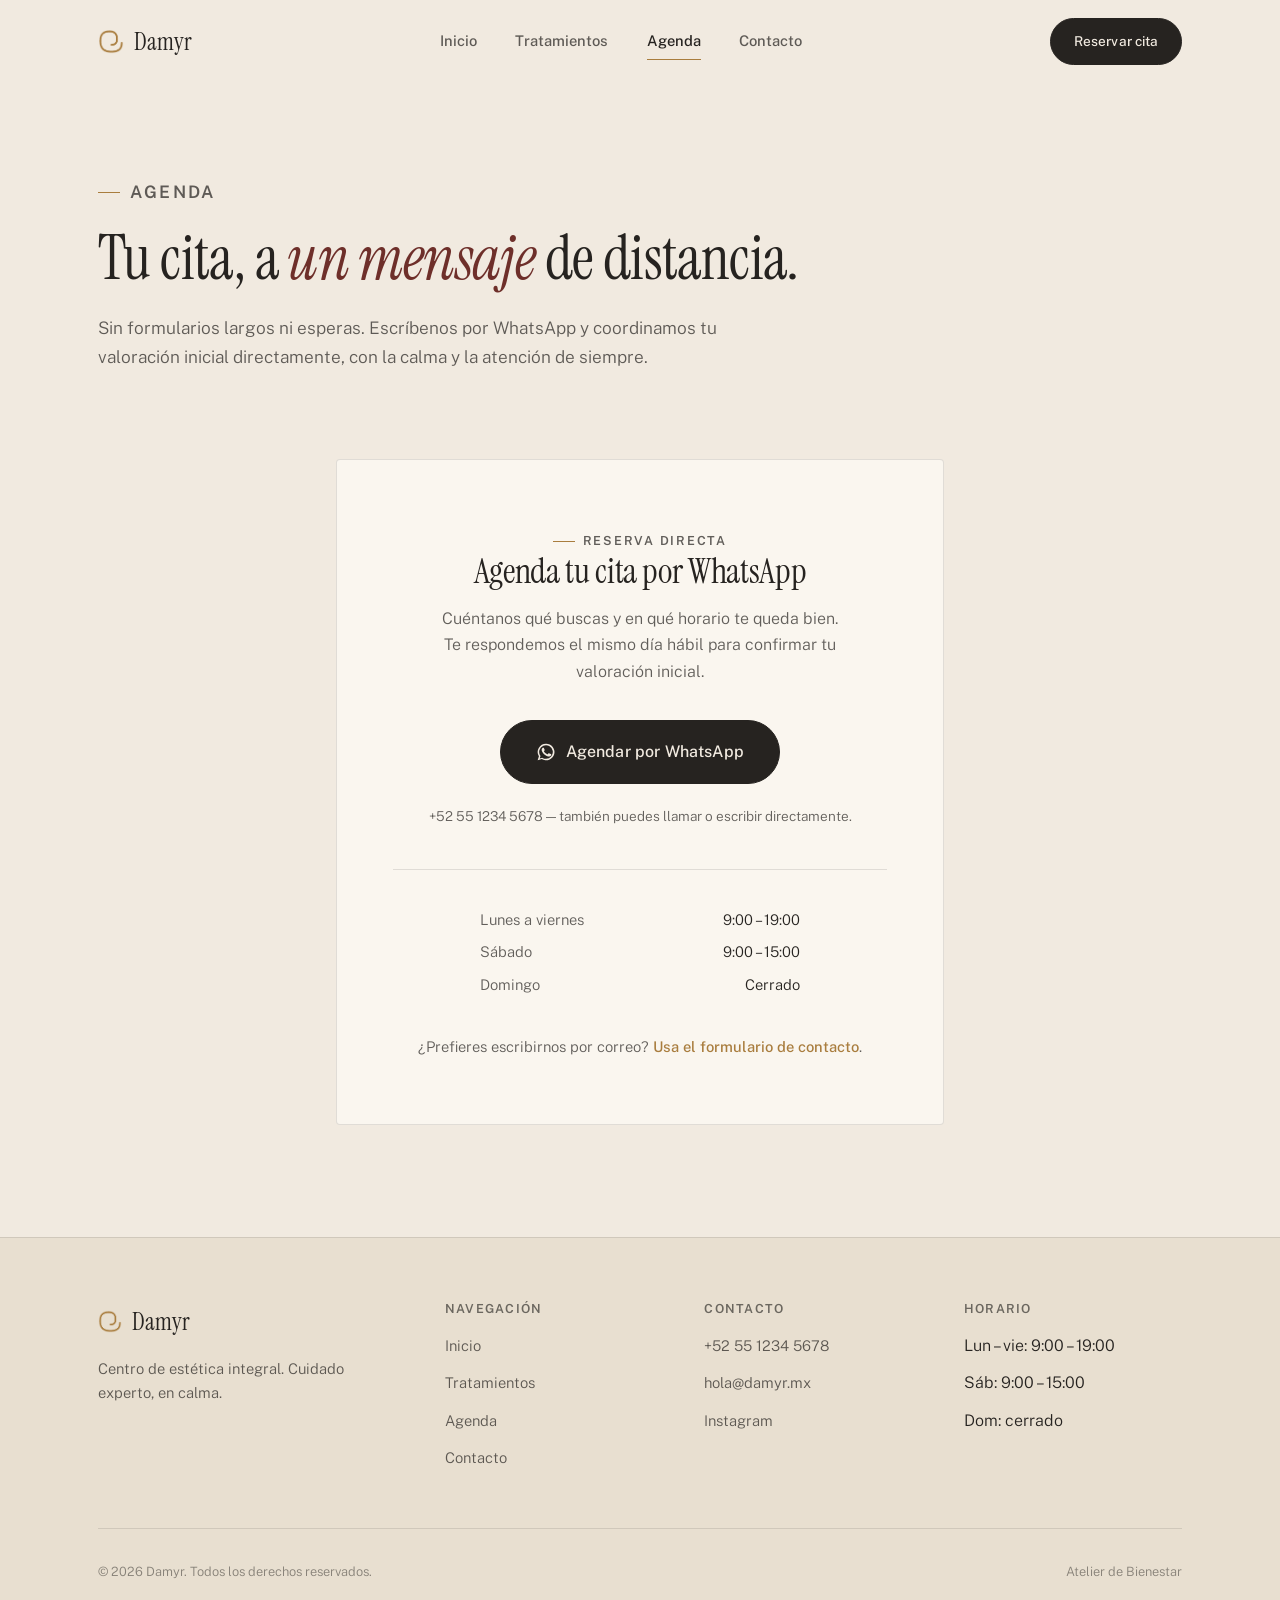
==== agenda.html @ c6edb4ab "Logo real, Agenda por WhatsApp y limpieza de marca - Reemplaza el isotipo dibujado a mano por el log" ====
<!DOCTYPE html>
<html lang="es">
<head>
<meta charset="UTF-8">
<meta name="viewport" content="width=device-width, initial-scale=1.0">
<title>Agenda — Damyr</title>
<meta name="description" content="Agenda tu cita en Damyr directamente por WhatsApp. Respuesta rápida, sin formularios.">
<link rel="icon" type="image/png" href="assets/img/favicon.png">

<link rel="preconnect" href="https://fonts.googleapis.com">
<link rel="preconnect" href="https://fonts.gstatic.com" crossorigin>
<link rel="stylesheet" href="https://fonts.googleapis.com/css2?family=Instrument+Serif:ital@0;1&family=Public+Sans:wght@300;400;500;600;700&display=swap">

<link rel="stylesheet" href="styles.css?v=20261001">
</head>
<body>
<a class="skip-link" href="#main">Saltar al contenido</a>

<header class="nav" data-nav>
  <div class="container">
    <a class="nav-brand" href="index.html">
      <img class="logo-mark" src="assets/img/logo-mark.png" alt="" width="26" height="24">
      Damyr
    </a>
    <nav class="nav-links" aria-label="Principal">
      <a href="index.html">Inicio</a>
      <a href="servicios.html">Tratamientos</a>
      <a href="agenda.html" aria-current="page">Agenda</a>
      <a href="contacto.html">Contacto</a>
    </nav>
    <div class="nav-actions">
      <a class="btn btn-primary" href="https://wa.me/525512345678" target="_blank" rel="noopener">Reservar cita</a>
      <button class="nav-burger" data-burger aria-expanded="false" aria-label="Abrir menú" aria-controls="mobile-menu">
        <span></span><span></span><span></span>
      </button>
    </div>
  </div>
</header>

<div class="mobile-menu" id="mobile-menu" data-mobile-menu>
  <a href="index.html">Inicio</a>
  <a href="servicios.html">Tratamientos</a>
  <a href="agenda.html">Agenda</a>
  <a href="contacto.html">Contacto</a>
  <div class="nav-actions">
    <a class="btn btn-primary" href="https://wa.me/525512345678" target="_blank" rel="noopener">Reservar cita</a>
  </div>
</div>

<main id="main">

  <section class="page-hero">
    <div class="container">
      <p class="eyebrow reveal">Agenda</p>
      <h1 class="reveal reveal-1">Tu cita, a <em>un mensaje</em> de distancia.</h1>
      <p class="reveal reveal-2">
        Sin formularios largos ni esperas. Escríbenos por WhatsApp y coordinamos tu
        valoración inicial directamente, con la calma y la atención de siempre.
      </p>
    </div>
  </section>

  <section class="agenda-section">
    <div class="container">
      <div class="agenda-card reveal">
        <p class="eyebrow" style="justify-content:center;">Reserva directa</p>
        <h2>Agenda tu cita por WhatsApp</h2>
        <p>Cuéntanos qué buscas y en qué horario te queda bien. Te respondemos el mismo
          día hábil para confirmar tu valoración inicial.</p>

        <a class="btn btn-primary agenda-whatsapp-btn" href="https://wa.me/525512345678?text=Hola%20Damyr%2C%20quisiera%20agendar%20una%20cita." target="_blank" rel="noopener">
          <svg viewBox="0 0 24 24" fill="none" aria-hidden="true"><path d="M17.5 14.4c-.3-.1-1.7-.8-1.9-.9-.3-.1-.5-.1-.6.1-.2.3-.7.9-.9 1-.2.2-.3.2-.6.1-.3-.1-1.2-.4-2.3-1.4-.8-.7-1.4-1.6-1.6-1.9-.2-.3 0-.5.1-.6.1-.1.3-.3.4-.5.1-.1.2-.3.3-.4.1-.2 0-.3 0-.5-.1-.1-.6-1.4-.8-1.9-.2-.5-.4-.4-.6-.5h-.5c-.2 0-.5.1-.7.3-.3.3-1 1-1 2.3s1 2.7 1.2 2.9c.1.2 2 3 4.8 4.2.7.3 1.2.5 1.6.6.7.2 1.3.2 1.8.1.5-.1 1.7-.7 1.9-1.4.2-.7.2-1.2.2-1.3-.1-.1-.3-.2-.5-.3z" fill="currentColor"/><path d="M12 2a10 10 0 0 0-8.5 15.2L2 22l4.9-1.5A10 10 0 1 0 12 2Zm0 18.2a8.2 8.2 0 0 1-4.2-1.1l-.3-.2-3 .9.9-2.9-.2-.3A8.2 8.2 0 1 1 12 20.2Z" fill="currentColor"/></svg>
          Agendar por WhatsApp
        </a>
        <p class="agenda-note">+52 55 1234 5678 — también puedes llamar o escribir directamente.</p>

        <div class="agenda-divider">
          <div class="agenda-hours">
            <div class="row"><span class="day">Lunes a viernes</span><span>9:00 – 19:00</span></div>
            <div class="row"><span class="day">Sábado</span><span>9:00 – 15:00</span></div>
            <div class="row"><span class="day">Domingo</span><span>Cerrado</span></div>
          </div>
        </div>

        <p class="agenda-alt">¿Prefieres escribirnos por correo? <a href="contacto.html">Usa el formulario de contacto</a>.</p>
      </div>
    </div>
  </section>

</main>

<footer class="footer">
  <div class="container">
    <div class="footer-grid">
      <div>
        <a class="footer-brand" href="index.html">
          <img class="logo-mark" src="assets/img/logo-mark.png" alt="" width="24" height="22">
          Damyr
        </a>
        <p class="footer-tag">Centro de estética integral. Cuidado experto, en calma.</p>
      </div>
      <div class="footer-col">
        <h4>Navegación</h4>
        <ul>
          <li><a href="index.html">Inicio</a></li>
          <li><a href="servicios.html">Tratamientos</a></li>
          <li><a href="agenda.html">Agenda</a></li>
          <li><a href="contacto.html">Contacto</a></li>
        </ul>
      </div>
      <div class="footer-col">
        <h4>Contacto</h4>
        <ul>
          <li><a href="tel:+525512345678">+52 55 1234 5678</a></li>
          <li><a href="mailto:hola@damyr.mx">hola@damyr.mx</a></li>
          <li><a href="https://instagram.com/damyr" target="_blank" rel="noopener">Instagram</a></li>
        </ul>
      </div>
      <div class="footer-col">
        <h4>Horario</h4>
        <ul>
          <li>Lun – vie: 9:00 – 19:00</li>
          <li>Sáb: 9:00 – 15:00</li>
          <li>Dom: cerrado</li>
        </ul>
      </div>
    </div>
    <div class="footer-bottom">
      <span>© 2026 Damyr. Todos los derechos reservados.</span>
      <span>Atelier de Bienestar</span>
    </div>
  </div>
</footer>

<script defer src="lib/gsap.min.js"></script>
<script defer src="lib/ScrollTrigger.min.js"></script>
<script defer src="lib/manifest.js"></script>
<script defer src="main.js?v=20261001"></script>
</body>
</html>
---- styles.css ----
/* =============================================================
   1. Tokens
   ============================================================= */
:root {
  --marfil:      #F1EAE0;
  --marfil-2:    #E8DFD0;
  --paper:       #FAF6EF;
  --carbon:      #262320;
  --carbon-soft: rgba(38, 35, 32, 0.72);
  --carbon-mute: rgba(38, 35, 32, 0.5);
  --taupe:       #6B675F;
  --laton:       #A97D3E;
  --laton-soft:  rgba(169, 125, 62, 0.14);
  --laton-line:  rgba(169, 125, 62, 0.35);
  --vino:        #6E2F2A;
  --line:        rgba(38, 35, 32, 0.12);
  --line-soft:   rgba(38, 35, 32, 0.07);

  --serif: "Instrument Serif", "Times New Roman", serif;
  --sans: "Public Sans", -apple-system, BlinkMacSystemFont, "Segoe UI", system-ui, sans-serif;

  --ease-out: cubic-bezier(0.16, 1, 0.3, 1);
  --ease-soft: cubic-bezier(0.25, 0.46, 0.45, 0.94);

  --nav-h: 84px;
  --container: 1180px;
}

/* =============================================================
   2. Reset & base
   ============================================================= */
*, *::before, *::after { box-sizing: border-box; margin: 0; }
html {
  -webkit-text-size-adjust: 100%;
  tab-size: 2;
  overflow-x: clip;
  scroll-behavior: smooth;
}
@media (prefers-reduced-motion: reduce) {
  html { scroll-behavior: auto; }
}
body {
  font-family: var(--sans);
  font-size: 16px;
  line-height: 1.65;
  font-weight: 300;
  color: var(--carbon);
  background: var(--marfil);
  -webkit-font-smoothing: antialiased;
  -moz-osx-font-smoothing: grayscale;
  text-rendering: optimizeLegibility;
  overflow-x: clip;
  overscroll-behavior-y: none;
}
img, svg, video { display: block; max-width: 100%; }
img { height: auto; }
button { font: inherit; color: inherit; cursor: pointer; border: 0; background: none; }
a { color: inherit; text-decoration: none; }
ul { list-style: none; padding: 0; }
p { text-wrap: pretty; }
h1, h2, h3, h4 {
  font-family: var(--serif);
  font-weight: 400;
  text-wrap: balance;
  line-height: 1.08;
  letter-spacing: -0.01em;
}
::selection { background: var(--laton); color: var(--marfil); }
:focus-visible {
  outline: 2px solid var(--laton);
  outline-offset: 3px;
  border-radius: 3px;
}

/* =============================================================
   3. Utilities
   ============================================================= */
.skip-link {
  position: fixed; top: -100px; left: 1rem;
  padding: .7rem 1.2rem; background: var(--carbon); color: var(--marfil);
  z-index: 9999; border-radius: 6px; font-size: .85rem; font-weight: 500;
  transition: top .3s var(--ease-out);
}
.skip-link:focus { top: 1rem; }

.container {
  width: 100%;
  max-width: var(--container);
  margin-inline: auto;
  padding-inline: 1.5rem;
}
@media (min-width: 720px) { .container { padding-inline: 2.5rem; } }
@media (min-width: 1280px) { .container { padding-inline: 3rem; } }

.eyebrow {
  display: inline-flex;
  align-items: center;
  gap: .6em;
  font-family: var(--sans);
  font-size: .78rem;
  font-weight: 600;
  letter-spacing: .14em;
  text-transform: uppercase;
  color: var(--laton);
}
.eyebrow::before {
  content: "";
  width: 22px; height: 1px;
  background: var(--laton);
}

.reveal {
  opacity: 0;
  transform: translateY(28px);
  transition: opacity .9s var(--ease-soft), transform .9s var(--ease-soft);
}
.reveal.is-visible { opacity: 1; transform: none; }
.reveal[data-split] { opacity: 1; transform: none; }
.reveal-1 { transition-delay: .08s; }
.reveal-2 { transition-delay: .16s; }
.reveal-3 { transition-delay: .24s; }
.reveal-4 { transition-delay: .32s; }

.sr-only {
  position: absolute; width: 1px; height: 1px;
  padding: 0; margin: -1px; overflow: hidden;
  clip: rect(0,0,0,0); white-space: nowrap; border: 0;
}

/* =============================================================
   4. Typography components
   ============================================================= */
.section-head {
  max-width: 46rem;
  margin-bottom: 3.5rem;
}
.section-head h2 {
  font-size: clamp(2rem, 4.4vw, 3.1rem);
  margin-top: .9rem;
}
.section-head p {
  margin-top: 1.1rem;
  color: var(--carbon-soft);
  font-size: 1.05rem;
  max-width: 38rem;
}
.section-head.center {
  margin-inline: auto;
  text-align: center;
}
.section-head.center p { margin-inline: auto; }
.section-head.center .eyebrow { justify-content: center; }

em { font-style: italic; color: var(--vino); }

/* =============================================================
   5. Components
   ============================================================= */

/* --- Buttons --- */
.btn {
  display: inline-flex;
  align-items: center;
  gap: .6rem;
  padding: .95rem 1.8rem;
  border-radius: 999px;
  font-size: .92rem;
  font-weight: 500;
  letter-spacing: .01em;
  transition: background .35s var(--ease-out), color .35s var(--ease-out),
              border-color .35s var(--ease-out), transform .35s var(--ease-out);
  white-space: nowrap;
}
.btn-primary {
  background: var(--carbon);
  color: var(--marfil);
  border: 1px solid var(--carbon);
}
.btn-primary:hover { background: var(--vino); border-color: var(--vino); transform: translateY(-2px); }
.btn-ghost {
  background: transparent;
  color: var(--carbon);
  border: 1px solid var(--line);
}
.btn-ghost:hover { border-color: var(--laton); color: var(--laton); transform: translateY(-2px); }
.btn-laton {
  background: var(--laton);
  color: var(--marfil);
  border: 1px solid var(--laton);
}
.btn-laton:hover { background: var(--vino); border-color: var(--vino); transform: translateY(-2px); }
.btn-arrow { transition: transform .35s var(--ease-out); }
.btn:hover .btn-arrow { transform: translateX(4px); }

/* --- Spiral mark --- */
.spiral {
  overflow: visible;
}
.spiral path {
  fill: none;
  stroke: currentColor;
  stroke-width: 1.6;
  stroke-linecap: round;
  stroke-dasharray: 340;
  stroke-dashoffset: 340;
  transition: stroke-dashoffset 1.6s var(--ease-soft);
}
.spiral.is-drawn path { stroke-dashoffset: 0; }

/* --- Nav --- */
.nav {
  position: fixed;
  top: 0; left: 0; right: 0;
  z-index: 500;
  height: var(--nav-h);
  display: flex;
  align-items: center;
  background: transparent;
  border-bottom: 1px solid transparent;
  transition: background .4s var(--ease-out), border-color .4s var(--ease-out), height .3s var(--ease-out);
}
.nav.is-scrolled {
  background: rgba(241, 234, 224, 0.92);
  backdrop-filter: blur(10px) saturate(140%);
  -webkit-backdrop-filter: blur(10px) saturate(140%);
  border-bottom-color: var(--line);
  height: 72px;
}
.nav .container {
  display: flex;
  align-items: center;
  justify-content: space-between;
  gap: 1rem;
}
.nav-brand {
  display: flex;
  align-items: center;
  gap: .6rem;
  font-family: var(--serif);
  font-size: 1.5rem;
  color: var(--carbon);
}
.nav-brand .logo-mark { display: block; width: 26px; height: auto; }
.nav-links {
  display: none;
  align-items: center;
  gap: 2.4rem;
}
.nav-links a {
  position: relative;
  font-size: .92rem;
  font-weight: 500;
  color: var(--carbon-soft);
  padding-block: .3rem;
  transition: color .3s var(--ease-out);
}
.nav-links a::after {
  content: "";
  position: absolute; left: 0; right: 100%; bottom: -2px;
  height: 1px; background: var(--laton);
  transition: right .35s var(--ease-out);
}
.nav-links a:hover { color: var(--carbon); }
.nav-links a:hover::after, .nav-links a[aria-current="page"]::after { right: 0; }
.nav-links a[aria-current="page"] { color: var(--carbon); }
.nav-actions { display: flex; align-items: center; gap: 1rem; }
.nav-actions .btn { padding: .7rem 1.4rem; font-size: .85rem; }
.nav-actions .btn-primary { display: none; }

.nav-burger {
  display: flex;
  flex-direction: column;
  justify-content: center;
  gap: 5px;
  width: 40px; height: 40px;
  padding: 0;
}
.nav-burger span {
  display: block; width: 22px; height: 1.5px;
  background: var(--carbon);
  transition: transform .35s var(--ease-out), opacity .3s var(--ease-out);
}
.nav-burger[aria-expanded="true"] span:nth-child(1) { transform: translateY(6.5px) rotate(45deg); }
.nav-burger[aria-expanded="true"] span:nth-child(2) { opacity: 0; }
.nav-burger[aria-expanded="true"] span:nth-child(3) { transform: translateY(-6.5px) rotate(-45deg); }

.mobile-menu {
  position: fixed;
  inset: var(--nav-h) 0 0 0;
  background: var(--marfil);
  z-index: 490;
  display: flex;
  flex-direction: column;
  padding: 2rem 1.5rem 3rem;
  transform: translateY(-8px);
  opacity: 0;
  pointer-events: none;
  transition: opacity .35s var(--ease-out), transform .35s var(--ease-out);
}
.mobile-menu.is-open { opacity: 1; transform: none; pointer-events: auto; }
.mobile-menu a {
  font-family: var(--serif);
  font-size: 2rem;
  padding-block: .6rem;
  border-bottom: 1px solid var(--line);
}
.mobile-menu .nav-actions { margin-top: 2rem; }
.mobile-menu .nav-actions .btn-primary { display: inline-flex; }

/* --- Cards --- */
.card {
  background: var(--paper);
  border: 1px solid var(--line);
  border-radius: 4px;
  padding: 2.2rem 2rem;
  transition: transform .5s var(--ease-out), border-color .5s var(--ease-out), box-shadow .5s var(--ease-out);
}
.card:hover {
  transform: translateY(-6px);
  border-color: var(--laton-line);
  box-shadow: 0 24px 48px -28px rgba(38, 35, 32, 0.28);
}

/* --- Quote / promise block --- */
.quote-block {
  position: relative;
  text-align: center;
  padding: 4rem 1.5rem;
}
.quote-block p {
  font-family: var(--serif);
  font-size: clamp(1.7rem, 4.6vw, 3rem);
  line-height: 1.22;
  color: var(--carbon);
  max-width: 22ch;
  margin-inline: auto;
}
.quote-block p em { color: var(--laton); }

/* --- Form --- */
.form-field { display: flex; flex-direction: column; gap: .5rem; min-width: 0; }
.form-field label {
  font-size: .82rem; font-weight: 600; letter-spacing: .04em;
  text-transform: uppercase; color: var(--taupe);
}
.form-field input,
.form-field select,
.form-field textarea {
  width: 100%;
  min-width: 0;
  font: inherit;
  font-size: 1rem;
  padding: .9rem 1rem;
  background: var(--paper);
  border: 1px solid var(--line);
  border-radius: 3px;
  color: var(--carbon);
  transition: border-color .3s var(--ease-out), background .3s var(--ease-out);
}
.form-field input:focus,
.form-field select:focus,
.form-field textarea:focus {
  border-color: var(--laton);
  background: #fff;
  outline: none;
}
.form-field textarea { resize: vertical; min-height: 120px; }
.form-grid {
  display: grid;
  gap: 1.4rem;
  grid-template-columns: 1fr;
}
@media (min-width: 720px) {
  .form-grid { grid-template-columns: 1fr 1fr; }
  .form-grid .span-2 { grid-column: 1 / -1; }
}
.form-note { font-size: .85rem; color: var(--carbon-mute); margin-top: 1rem; }
.form-success {
  display: none;
  text-align: center;
  padding: 3rem 1.5rem;
}
.form-success.is-visible { display: block; }
.form-success h3 { font-size: 1.8rem; margin-bottom: .8rem; }
.form-success p { color: var(--carbon-soft); }

/* =============================================================
   6. Sections
   ============================================================= */
section { position: relative; }

.hero {
  position: relative;
  min-height: 100svh;
  display: flex;
  align-items: center;
  padding-top: var(--nav-h);
  overflow: hidden;
}
.hero-wash {
  position: absolute; inset: -10% -10% -30% -10%;
  z-index: 0;
  background:
    radial-gradient(48% 40% at 78% 18%, rgba(169,125,62,0.22) 0%, transparent 72%),
    radial-gradient(46% 42% at 14% 82%, rgba(110,47,42,0.14) 0%, transparent 70%);
  filter: blur(60px);
  pointer-events: none;
}
.hero-spiral {
  position: absolute;
  right: -6%;
  top: 50%;
  transform: translateY(-50%);
  width: min(58vw, 680px);
  height: auto;
  color: var(--carbon);
  opacity: .08;
  z-index: 0;
  pointer-events: none;
}
.hero-inner {
  position: relative;
  z-index: 1;
  max-width: 40rem;
  padding-block: 4rem 3rem;
}
.hero-inner .eyebrow { margin-bottom: 1.4rem; }
.hero-title {
  font-size: clamp(2.6rem, 6.4vw, 4.6rem);
  line-height: 1.03;
}
.hero-sub {
  margin-top: 1.6rem;
  font-size: 1.12rem;
  line-height: 1.7;
  color: var(--carbon-soft);
  max-width: 34rem;
}
.hero-actions {
  margin-top: 2.4rem;
  display: flex;
  flex-wrap: wrap;
  gap: 1rem;
}
.hero-meta {
  margin-top: 3.2rem;
  display: flex;
  gap: 2.4rem;
  flex-wrap: wrap;
  font-size: .85rem;
  color: var(--carbon-mute);
}
.hero-meta strong { color: var(--carbon); font-weight: 600; }

/* --- Page hero (interior pages) --- */
.page-hero {
  padding-top: calc(var(--nav-h) + 4.5rem);
  padding-bottom: 3.5rem;
}
.page-hero .eyebrow { margin-bottom: 1.2rem; }
.page-hero h1 {
  font-size: clamp(2.4rem, 5.6vw, 3.8rem);
  max-width: 30ch;
}
.page-hero p {
  margin-top: 1.4rem;
  max-width: 42rem;
  font-size: 1.08rem;
  color: var(--carbon-soft);
}

/* --- Esencia / intro --- */
.esencia {
  padding-block: 6rem;
  border-top: 1px solid var(--line-soft);
}
.esencia-grid {
  display: grid;
  gap: 3rem;
  grid-template-columns: 1fr;
}
@media (min-width: 960px) {
  .esencia-grid { grid-template-columns: 0.8fr 1.2fr; gap: 5rem; align-items: start; }
}
.esencia-label { font-family: var(--serif); font-size: 1.6rem; }
.esencia-body p {
  font-size: 1.15rem;
  line-height: 1.75;
  color: var(--carbon-soft);
  max-width: 42rem;
}
.esencia-body p + p { margin-top: 1.2rem; }
.esencia-body strong { color: var(--carbon); font-weight: 600; }

/* --- Promise band --- */
.promise-band {
  background: var(--carbon);
  color: var(--marfil);
  padding-block: 5rem;
}
.promise-band .quote-block p { color: var(--marfil); }
.promise-band .quote-block p em { color: var(--laton); font-style: italic; }
.promise-band .eyebrow { justify-content: center; color: var(--laton); }
.promise-band .eyebrow::before { background: var(--laton); }

/* --- Services grid (home preview) --- */
.services-grid {
  display: grid;
  gap: 1.5rem;
  grid-template-columns: 1fr;
}
@media (min-width: 720px) { .services-grid { grid-template-columns: 1fr 1fr; } }
@media (min-width: 1280px) { .services-grid { grid-template-columns: repeat(4, 1fr); } }
.service-card { display: flex; flex-direction: column; height: 100%; }
.service-card .num {
  font-family: var(--serif);
  font-size: 1.1rem;
  color: var(--laton);
  margin-bottom: 1.2rem;
}
.service-card h3 { font-size: 1.4rem; margin-bottom: .8rem; }
.service-card p { color: var(--carbon-soft); font-size: .95rem; flex: 1; }
.service-card .card-link {
  margin-top: 1.4rem;
  font-size: .85rem;
  font-weight: 600;
  color: var(--carbon);
  display: inline-flex;
  align-items: center;
  gap: .4rem;
}
.service-card .card-link svg { width: 14px; height: 14px; transition: transform .3s var(--ease-out); }
.service-card:hover .card-link svg { transform: translateX(4px); }

/* --- Proceso --- */
.proceso {
  padding-block: 6rem;
  border-top: 1px solid var(--line-soft);
}
.proceso-list {
  display: grid;
  gap: 0;
  margin-top: 1rem;
}
.proceso-item {
  display: grid;
  grid-template-columns: 3.5rem 1fr;
  column-gap: 1.5rem;
  row-gap: .4rem;
  padding-block: 2rem;
  border-top: 1px solid var(--line);
  position: relative;
}
.proceso-item:last-child { border-bottom: 1px solid var(--line); }
.proceso-item .n {
  grid-column: 1;
  grid-row: 1;
  font-family: var(--serif);
  font-size: 1.4rem;
  color: var(--laton);
}
.proceso-item h3 { grid-column: 2; grid-row: 1; font-size: 1.35rem; }
.proceso-item p { grid-column: 2; grid-row: 2; color: var(--carbon-soft); max-width: 40rem; }
@media (min-width: 960px) {
  .proceso-item { grid-template-columns: 5rem 1fr 1fr; align-items: baseline; }
  .proceso-item .n { grid-column: 1; grid-row: 1; }
  .proceso-item h3 { grid-column: 2; grid-row: 1; margin-bottom: 0; }
  .proceso-item p { grid-column: 3; grid-row: 1; }
}

/* --- Pillars strip --- */
.pillars {
  padding-block: 4rem;
  border-top: 1px solid var(--line-soft);
}
.pillars-row {
  display: flex;
  flex-wrap: wrap;
  justify-content: center;
  gap: 1.2rem 2.4rem;
}
.pillars-row span {
  font-family: var(--serif);
  font-size: clamp(1.4rem, 3vw, 2rem);
  color: var(--carbon-mute);
  transition: color .4s var(--ease-out);
}
.pillars-row span:hover { color: var(--laton); }
.pillars-row .dot { color: var(--laton-line); font-family: var(--sans); }

/* --- Testimonial --- */
.testimonial {
  padding-block: 6rem;
  border-top: 1px solid var(--line-soft);
}
.testimonial-inner {
  max-width: 42rem;
  margin-inline: auto;
  text-align: center;
}
.testimonial blockquote {
  font-family: var(--serif);
  font-size: clamp(1.4rem, 3.2vw, 2rem);
  line-height: 1.4;
  color: var(--carbon);
}
.testimonial cite {
  display: block;
  margin-top: 1.6rem;
  font-style: normal;
  font-size: .85rem;
  letter-spacing: .04em;
  text-transform: uppercase;
  color: var(--taupe);
}

/* --- CTA final --- */
.cta-final {
  padding-block: 6rem;
  text-align: center;
  border-top: 1px solid var(--line-soft);
}
.cta-final h2 { font-size: clamp(2rem, 4.4vw, 3rem); max-width: 22ch; margin-inline: auto; }
.cta-final .hero-actions { justify-content: center; margin-top: 2rem; }

/* --- Footer --- */
.footer {
  border-top: 1px solid var(--line);
  padding-block: 4rem 2.5rem;
  background: var(--marfil-2);
}
.footer-grid {
  display: grid;
  gap: 2.6rem;
  grid-template-columns: 1fr;
}
@media (min-width: 960px) {
  .footer-grid { grid-template-columns: 1.4fr 1fr 1fr 1fr; }
}
.footer-brand { display: flex; align-items: center; gap: .6rem; font-family: var(--serif); font-size: 1.5rem; }
.footer-brand .logo-mark { display: block; width: 24px; height: auto; }
.footer-tag { margin-top: 1rem; color: var(--carbon-soft); font-size: .92rem; max-width: 22rem; }
.footer-col h4 {
  font-family: var(--sans);
  font-size: .78rem; font-weight: 600; letter-spacing: .1em;
  text-transform: uppercase; color: var(--taupe);
  margin-bottom: 1.1rem;
}
.footer-col ul { display: flex; flex-direction: column; gap: .7rem; }
.footer-col a { font-size: .92rem; color: var(--carbon-soft); transition: color .3s var(--ease-out); }
.footer-col a:hover { color: var(--laton); }
.footer-bottom {
  margin-top: 3.5rem;
  padding-top: 2rem;
  border-top: 1px solid var(--line);
  display: flex;
  flex-wrap: wrap;
  gap: 1rem;
  justify-content: space-between;
  font-size: .8rem;
  color: var(--carbon-mute);
}

/* --- Servicios page --- */
.menu-section { padding-block: 3.5rem; border-top: 1px solid var(--line-soft); }
.menu-head { display: flex; align-items: baseline; justify-content: space-between; gap: 1rem; margin-bottom: 2rem; flex-wrap: wrap; }
.menu-head h2 { font-size: clamp(1.8rem, 3.4vw, 2.4rem); }
.menu-head .eyebrow { margin-bottom: .6rem; }
.menu-list { display: grid; gap: 1px; background: var(--line); border: 1px solid var(--line); }
.menu-item {
  background: var(--marfil);
  padding: 1.8rem 1.6rem;
  display: grid;
  grid-template-columns: 1fr;
  gap: .6rem;
  transition: background .3s var(--ease-out);
}
.menu-item:hover { background: var(--paper); }
@media (min-width: 720px) {
  .menu-item { grid-template-columns: 1.6fr 2.2fr auto; align-items: center; gap: 1.5rem; }
}
.menu-item h3 { font-size: 1.25rem; }
.menu-item .desc { color: var(--carbon-soft); font-size: .92rem; }
.menu-item .duration {
  font-size: .8rem; letter-spacing: .05em; text-transform: uppercase;
  color: var(--taupe); white-space: nowrap;
}
.menu-note {
  margin-top: 2.5rem;
  padding: 1.6rem 1.8rem;
  background: var(--laton-soft);
  border: 1px solid var(--laton-line);
  border-radius: 4px;
  font-size: .92rem;
  color: var(--carbon-soft);
}

/* --- Agenda page --- */
.agenda-section { padding-block: 2rem 7rem; }
.agenda-card {
  max-width: 38rem;
  margin-inline: auto;
  text-align: center;
  background: var(--paper);
  border: 1px solid var(--line);
  border-radius: 4px;
  padding: 3.5rem 2.2rem;
}
@media (min-width: 720px) { .agenda-card { padding: 4rem 3.5rem; } }
.agenda-card h2 { font-size: clamp(1.7rem, 3.4vw, 2.2rem); margin-bottom: 1rem; }
.agenda-card > p { color: var(--carbon-soft); max-width: 32rem; margin-inline: auto; }
.agenda-whatsapp-btn {
  margin-top: 2.2rem;
  font-size: 1rem;
  padding: 1.1rem 2.2rem;
}
.agenda-whatsapp-btn svg { width: 20px; height: 20px; }
.agenda-note { margin-top: 1.3rem; font-size: .85rem; color: var(--carbon-mute); }
.agenda-divider {
  margin-top: 2.6rem;
  padding-top: 2.4rem;
  border-top: 1px solid var(--line);
}
.agenda-hours { display: flex; flex-direction: column; gap: .5rem; max-width: 20rem; margin-inline: auto; }
.agenda-hours .row { display: flex; justify-content: space-between; font-size: .92rem; }
.agenda-hours .row .day { color: var(--carbon-soft); }
.agenda-alt { margin-top: 2.4rem; font-size: .92rem; color: var(--carbon-soft); }
.agenda-alt a { color: var(--laton); font-weight: 500; }
.agenda-alt a:hover { color: var(--vino); }

/* --- Contacto page --- */
.contact-grid {
  display: grid;
  gap: 3.5rem;
  grid-template-columns: 1fr;
  padding-block: 4rem 6rem;
}
@media (min-width: 960px) { .contact-grid { grid-template-columns: 0.85fr 1.15fr; gap: 5rem; } }
.contact-info, .contact-form-wrap { min-width: 0; }
.contact-info h2 { font-size: 1.8rem; margin-bottom: 1.5rem; }
.contact-list { display: flex; flex-direction: column; gap: 1.6rem; }
.contact-list dt {
  font-size: .78rem; letter-spacing: .08em; text-transform: uppercase;
  color: var(--taupe); margin-bottom: .3rem;
}
.contact-list dd { font-size: 1.05rem; }
.contact-list a:hover { color: var(--laton); }
.contact-hours { margin-top: 2.2rem; padding-top: 2.2rem; border-top: 1px solid var(--line); }
.contact-hours .row { display: flex; justify-content: space-between; padding-block: .35rem; font-size: .92rem; }
.contact-hours .row .day { color: var(--carbon-soft); }
.contact-social { margin-top: 2.2rem; display: flex; gap: 1rem; }
.contact-social a {
  width: 42px; height: 42px; border-radius: 50%;
  border: 1px solid var(--line);
  display: flex; align-items: center; justify-content: center;
  transition: border-color .3s var(--ease-out), color .3s var(--ease-out);
}
.contact-social a:hover { border-color: var(--laton); color: var(--laton); }
.contact-form-wrap { background: var(--paper); border: 1px solid var(--line); border-radius: 4px; padding: 2.5rem 2rem; }
@media (min-width: 720px) { .contact-form-wrap { padding: 3rem; } }
.contact-form-wrap h2 { font-size: 1.6rem; margin-bottom: 1.8rem; }
.contact-form-wrap .btn { margin-top: .6rem; width: 100%; justify-content: center; }
@media (min-width: 540px) { .contact-form-wrap .btn { width: auto; } }

/* =============================================================
   7. Effects
   ============================================================= */
@keyframes floatSlow {
  0%, 100% { transform: translateY(-50%) translateX(0); }
  50% { transform: translateY(-52%) translateX(-1.5%); }
}
.hero-spiral { animation: floatSlow 16s var(--ease-soft) infinite; }

/* =============================================================
   8. Responsive nav breakpoint
   ============================================================= */
@media (min-width: 960px) {
  .nav-links { display: flex; }
  .nav-actions .btn-primary { display: inline-flex; }
  .nav-burger { display: none; }
}

/* =============================================================
   9. Reduced motion — only intrusive effects
   ============================================================= */
@media (prefers-reduced-motion: reduce) {
  .hero-spiral { animation: none; }
  .reveal { transition-duration: .25s; }
}
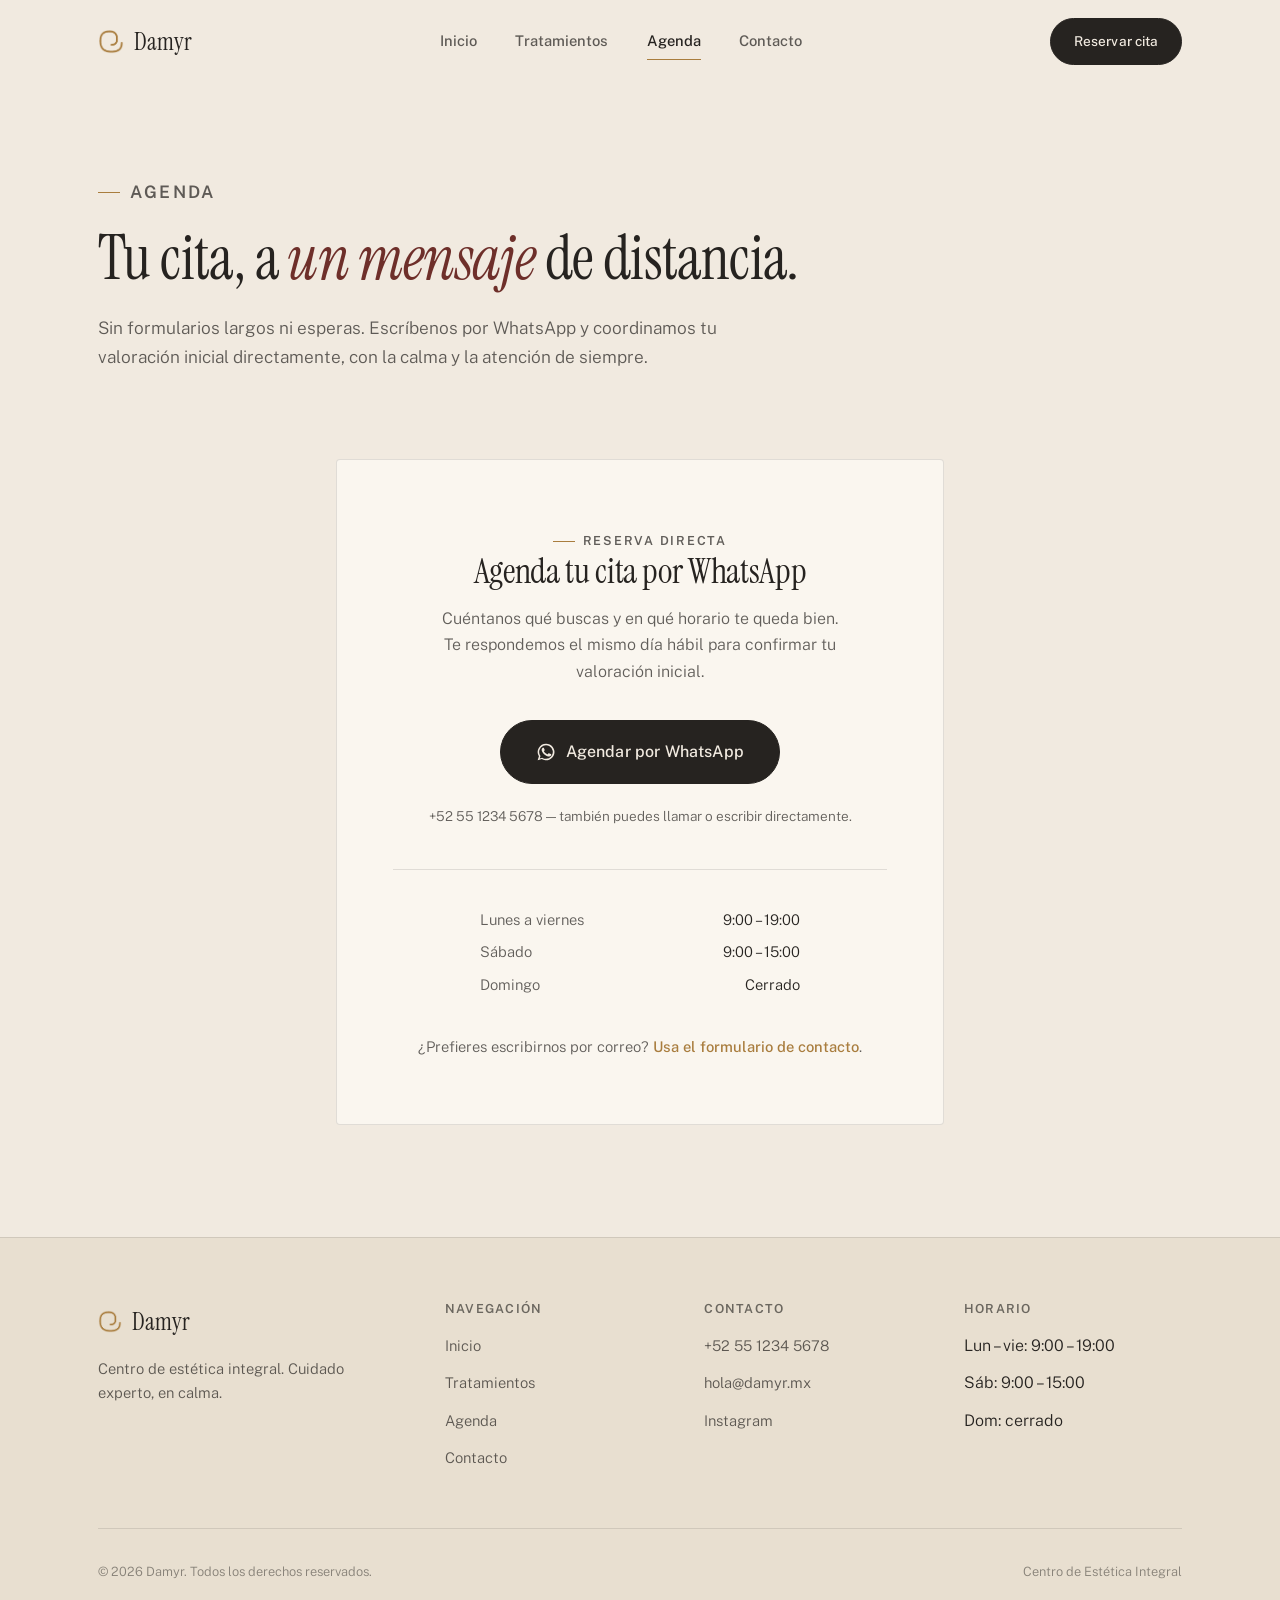
==== commit f4daaa22: "Simplifica el home y agrega 5 testimonios - Elimina las secciones Esencia, Promesa de marca y Nuestr" ====
--- a/agenda.html
+++ b/agenda.html
@@ -11,7 +11,7 @@
 <link rel="preconnect" href="https://fonts.gstatic.com" crossorigin>
 <link rel="stylesheet" href="https://fonts.googleapis.com/css2?family=Instrument+Serif:ital@0;1&family=Public+Sans:wght@300;400;500;600;700&display=swap">
 
-<link rel="stylesheet" href="styles.css?v=20261001">
+<link rel="stylesheet" href="styles.css?v=20261001b">
 </head>
 <body>
 <a class="skip-link" href="#main">Saltar al contenido</a>
@@ -127,7 +127,7 @@
     </div>
     <div class="footer-bottom">
       <span>© 2026 Damyr. Todos los derechos reservados.</span>
-      <span>Atelier de Bienestar</span>
+      <span>Centro de Estética Integral</span>
     </div>
   </div>
 </footer>
@@ -135,6 +135,6 @@
 <script defer src="lib/gsap.min.js"></script>
 <script defer src="lib/ScrollTrigger.min.js"></script>
 <script defer src="lib/manifest.js"></script>
-<script defer src="main.js?v=20261001"></script>
+<script defer src="main.js?v=20261001b"></script>
 </body>
 </html>
--- a/styles.css
+++ b/styles.css
@@ -469,40 +469,6 @@
   color: var(--carbon-soft);
 }
 
-/* --- Esencia / intro --- */
-.esencia {
-  padding-block: 6rem;
-  border-top: 1px solid var(--line-soft);
-}
-.esencia-grid {
-  display: grid;
-  gap: 3rem;
-  grid-template-columns: 1fr;
-}
-@media (min-width: 960px) {
-  .esencia-grid { grid-template-columns: 0.8fr 1.2fr; gap: 5rem; align-items: start; }
-}
-.esencia-label { font-family: var(--serif); font-size: 1.6rem; }
-.esencia-body p {
-  font-size: 1.15rem;
-  line-height: 1.75;
-  color: var(--carbon-soft);
-  max-width: 42rem;
-}
-.esencia-body p + p { margin-top: 1.2rem; }
-.esencia-body strong { color: var(--carbon); font-weight: 600; }
-
-/* --- Promise band --- */
-.promise-band {
-  background: var(--carbon);
-  color: var(--marfil);
-  padding-block: 5rem;
-}
-.promise-band .quote-block p { color: var(--marfil); }
-.promise-band .quote-block p em { color: var(--laton); font-style: italic; }
-.promise-band .eyebrow { justify-content: center; color: var(--laton); }
-.promise-band .eyebrow::before { background: var(--laton); }
-
 /* --- Services grid (home preview) --- */
 .services-grid {
   display: grid;
@@ -568,50 +534,43 @@
   .proceso-item p { grid-column: 3; grid-row: 1; }
 }
 
-/* --- Pillars strip --- */
-.pillars {
-  padding-block: 4rem;
-  border-top: 1px solid var(--line-soft);
-}
-.pillars-row {
-  display: flex;
-  flex-wrap: wrap;
-  justify-content: center;
-  gap: 1.2rem 2.4rem;
-}
-.pillars-row span {
-  font-family: var(--serif);
-  font-size: clamp(1.4rem, 3vw, 2rem);
-  color: var(--carbon-mute);
-  transition: color .4s var(--ease-out);
-}
-.pillars-row span:hover { color: var(--laton); }
-.pillars-row .dot { color: var(--laton-line); font-family: var(--sans); }
-
-/* --- Testimonial --- */
-.testimonial {
+/* --- Testimonials --- */
+.testimonials {
   padding-block: 6rem;
   border-top: 1px solid var(--line-soft);
 }
-.testimonial-inner {
-  max-width: 42rem;
-  margin-inline: auto;
-  text-align: center;
-}
-.testimonial blockquote {
+.testimonials-grid {
+  display: grid;
+  gap: 1.5rem;
+  grid-template-columns: 1fr;
+}
+@media (min-width: 720px) { .testimonials-grid { grid-template-columns: 1fr 1fr; } }
+@media (min-width: 1280px) { .testimonials-grid { grid-template-columns: repeat(3, 1fr); } }
+.testimonial-card {
+  display: flex;
+  flex-direction: column;
+  height: 100%;
+  background: var(--paper);
+  border: 1px solid var(--line);
+  border-radius: 4px;
+  padding: 2.2rem 2rem;
+}
+.testimonial-card blockquote {
+  flex: 1;
   font-family: var(--serif);
-  font-size: clamp(1.4rem, 3.2vw, 2rem);
-  line-height: 1.4;
+  font-size: 1.28rem;
+  line-height: 1.5;
   color: var(--carbon);
 }
-.testimonial cite {
+.testimonial-card cite {
   display: block;
-  margin-top: 1.6rem;
+  margin-top: 1.4rem;
   font-style: normal;
-  font-size: .85rem;
+  font-size: .82rem;
+  font-weight: 600;
   letter-spacing: .04em;
   text-transform: uppercase;
-  color: var(--taupe);
+  color: var(--laton);
 }
 
 /* --- CTA final --- */
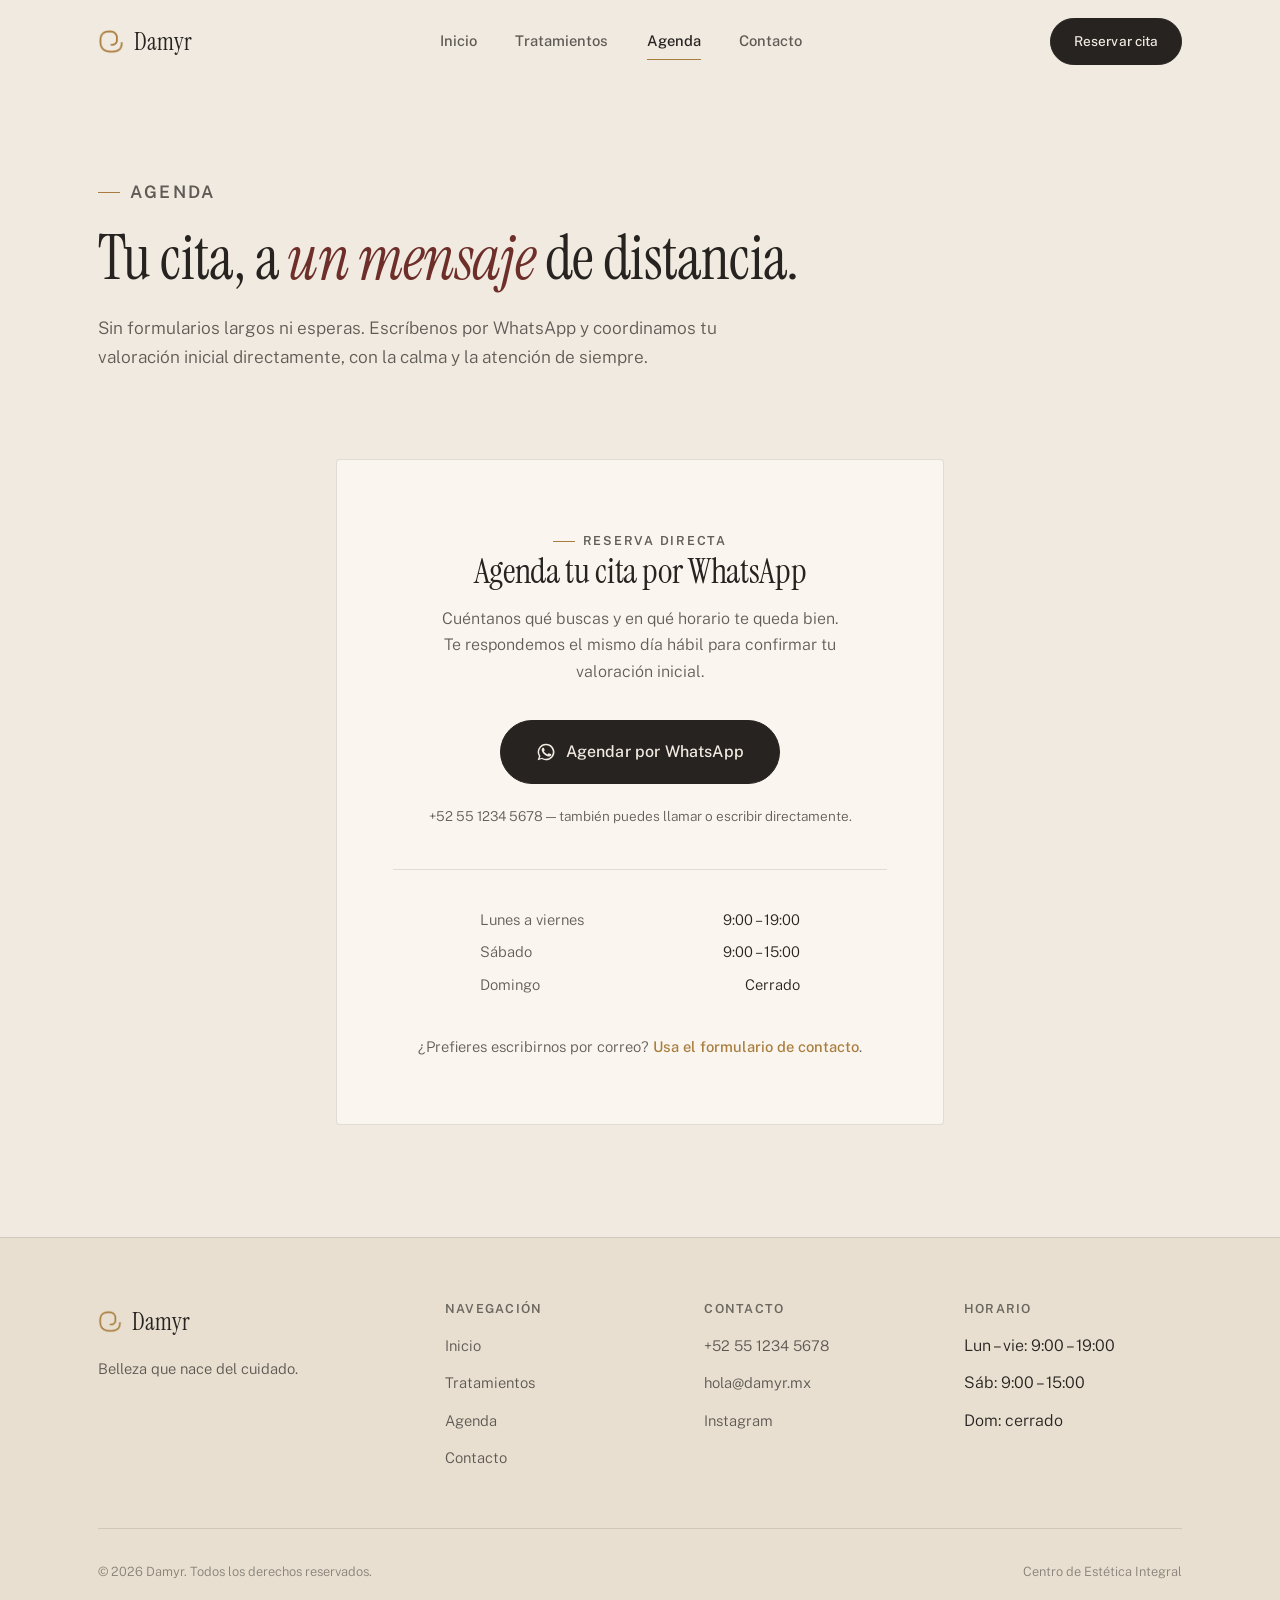
==== commit 74840bb8: "Agrega el lema de marca junto al logo "Belleza que nace del cuidado." reemplaza la descripción genér" ====
--- a/agenda.html
+++ b/agenda.html
@@ -97,7 +97,7 @@
           <img class="logo-mark" src="assets/img/logo-mark.png" alt="" width="24" height="22">
           Damyr
         </a>
-        <p class="footer-tag">Centro de estética integral. Cuidado experto, en calma.</p>
+        <p class="footer-tag">Belleza que nace del cuidado.</p>
       </div>
       <div class="footer-col">
         <h4>Navegación</h4>
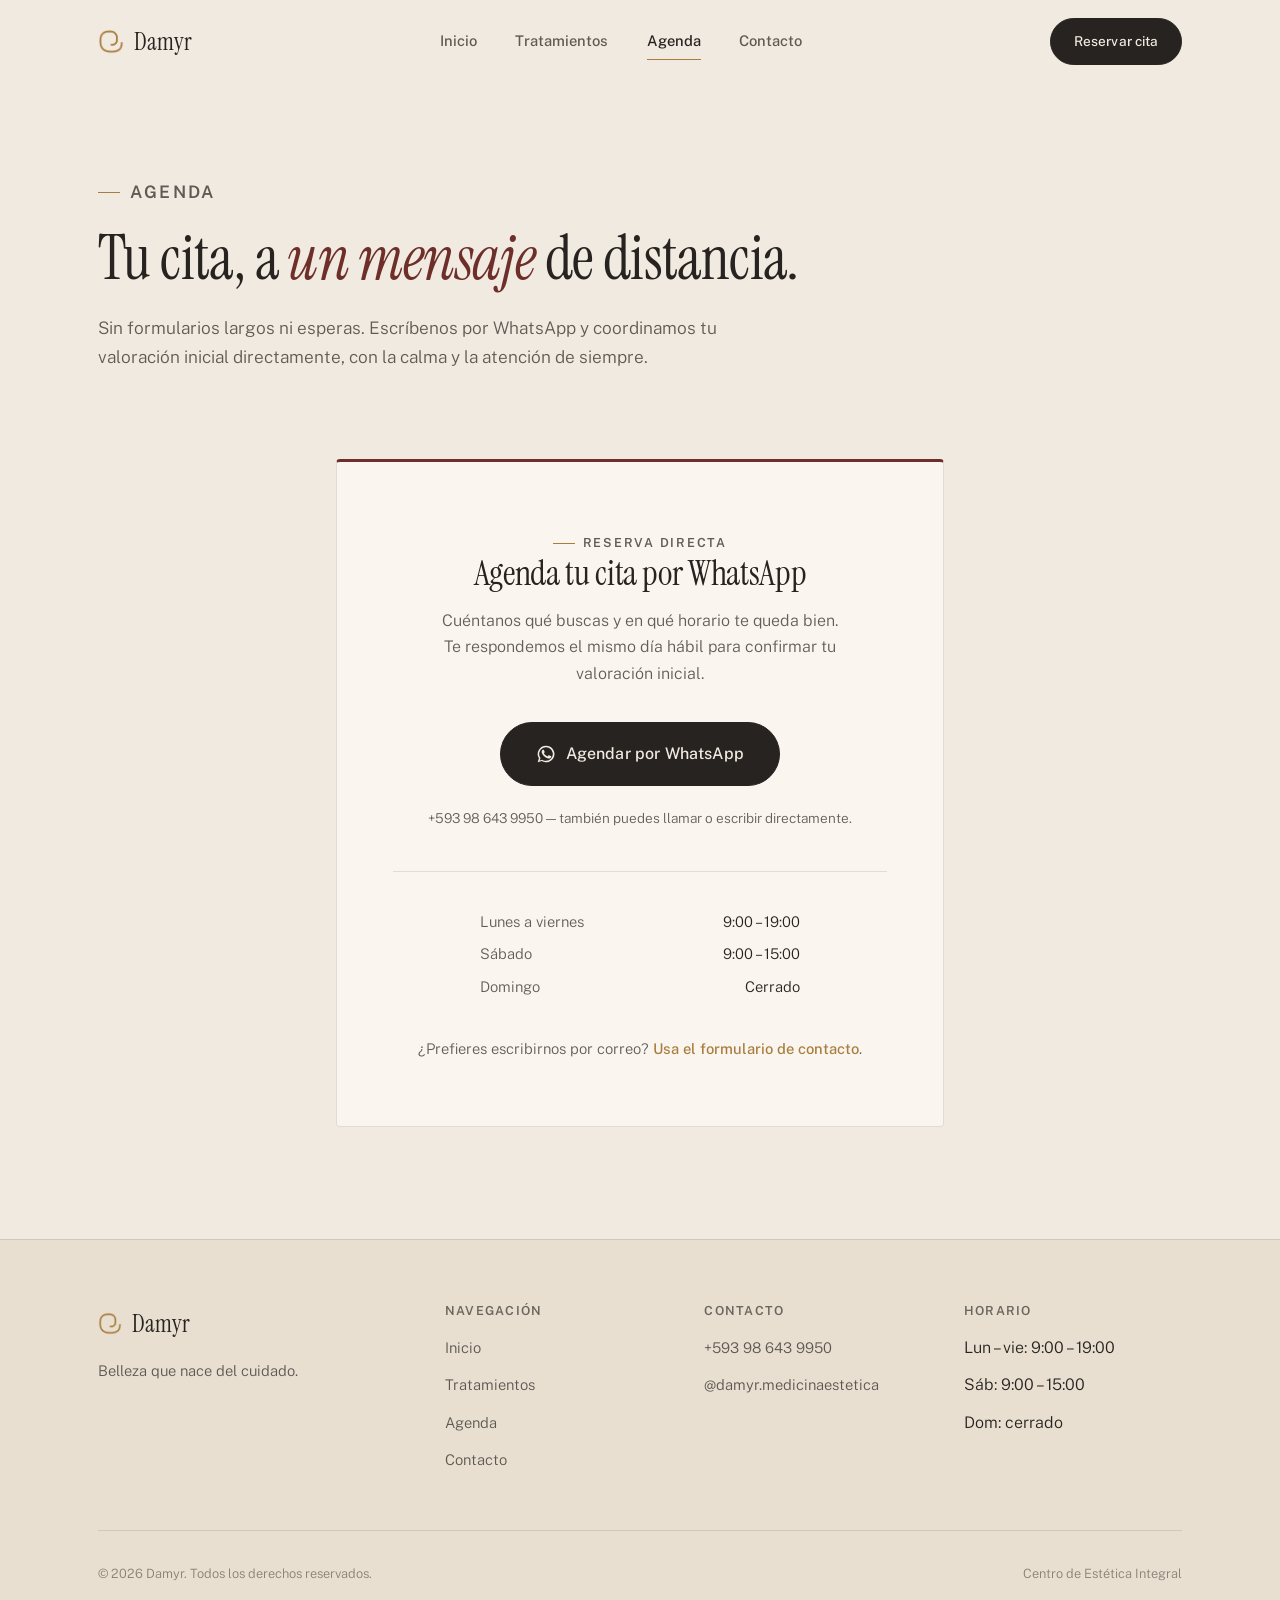
==== commit a2eef7e4: "Datos de contacto reales y más presencia del color vino - Teléfono/WhatsApp real: +593 98 643 9950 (" ====
--- a/agenda.html
+++ b/agenda.html
@@ -11,7 +11,7 @@
 <link rel="preconnect" href="https://fonts.gstatic.com" crossorigin>
 <link rel="stylesheet" href="https://fonts.googleapis.com/css2?family=Instrument+Serif:ital@0;1&family=Public+Sans:wght@300;400;500;600;700&display=swap">
 
-<link rel="stylesheet" href="styles.css?v=20261001b">
+<link rel="stylesheet" href="styles.css?v=20261001c">
 </head>
 <body>
 <a class="skip-link" href="#main">Saltar al contenido</a>
@@ -29,7 +29,7 @@
       <a href="contacto.html">Contacto</a>
     </nav>
     <div class="nav-actions">
-      <a class="btn btn-primary" href="https://wa.me/525512345678" target="_blank" rel="noopener">Reservar cita</a>
+      <a class="btn btn-primary" href="https://wa.me/593986439950" target="_blank" rel="noopener">Reservar cita</a>
       <button class="nav-burger" data-burger aria-expanded="false" aria-label="Abrir menú" aria-controls="mobile-menu">
         <span></span><span></span><span></span>
       </button>
@@ -43,7 +43,7 @@
   <a href="agenda.html">Agenda</a>
   <a href="contacto.html">Contacto</a>
   <div class="nav-actions">
-    <a class="btn btn-primary" href="https://wa.me/525512345678" target="_blank" rel="noopener">Reservar cita</a>
+    <a class="btn btn-primary" href="https://wa.me/593986439950" target="_blank" rel="noopener">Reservar cita</a>
   </div>
 </div>
 
@@ -68,11 +68,11 @@
         <p>Cuéntanos qué buscas y en qué horario te queda bien. Te respondemos el mismo
           día hábil para confirmar tu valoración inicial.</p>
 
-        <a class="btn btn-primary agenda-whatsapp-btn" href="https://wa.me/525512345678?text=Hola%20Damyr%2C%20quisiera%20agendar%20una%20cita." target="_blank" rel="noopener">
+        <a class="btn btn-primary agenda-whatsapp-btn" href="https://wa.me/593986439950?text=Hola%20Damyr%2C%20quisiera%20agendar%20una%20cita." target="_blank" rel="noopener">
           <svg viewBox="0 0 24 24" fill="none" aria-hidden="true"><path d="M17.5 14.4c-.3-.1-1.7-.8-1.9-.9-.3-.1-.5-.1-.6.1-.2.3-.7.9-.9 1-.2.2-.3.2-.6.1-.3-.1-1.2-.4-2.3-1.4-.8-.7-1.4-1.6-1.6-1.9-.2-.3 0-.5.1-.6.1-.1.3-.3.4-.5.1-.1.2-.3.3-.4.1-.2 0-.3 0-.5-.1-.1-.6-1.4-.8-1.9-.2-.5-.4-.4-.6-.5h-.5c-.2 0-.5.1-.7.3-.3.3-1 1-1 2.3s1 2.7 1.2 2.9c.1.2 2 3 4.8 4.2.7.3 1.2.5 1.6.6.7.2 1.3.2 1.8.1.5-.1 1.7-.7 1.9-1.4.2-.7.2-1.2.2-1.3-.1-.1-.3-.2-.5-.3z" fill="currentColor"/><path d="M12 2a10 10 0 0 0-8.5 15.2L2 22l4.9-1.5A10 10 0 1 0 12 2Zm0 18.2a8.2 8.2 0 0 1-4.2-1.1l-.3-.2-3 .9.9-2.9-.2-.3A8.2 8.2 0 1 1 12 20.2Z" fill="currentColor"/></svg>
           Agendar por WhatsApp
         </a>
-        <p class="agenda-note">+52 55 1234 5678 — también puedes llamar o escribir directamente.</p>
+        <p class="agenda-note">+593 98 643 9950 — también puedes llamar o escribir directamente.</p>
 
         <div class="agenda-divider">
           <div class="agenda-hours">
@@ -111,9 +111,8 @@
       <div class="footer-col">
         <h4>Contacto</h4>
         <ul>
-          <li><a href="tel:+525512345678">+52 55 1234 5678</a></li>
-          <li><a href="mailto:hola@damyr.mx">hola@damyr.mx</a></li>
-          <li><a href="https://instagram.com/damyr" target="_blank" rel="noopener">Instagram</a></li>
+          <li><a href="tel:+593986439950">+593 98 643 9950</a></li>
+          <li><a href="https://instagram.com/damyr.medicinaestetica" target="_blank" rel="noopener">@damyr.medicinaestetica</a></li>
         </ul>
       </div>
       <div class="footer-col">
@@ -135,6 +134,6 @@
 <script defer src="lib/gsap.min.js"></script>
 <script defer src="lib/ScrollTrigger.min.js"></script>
 <script defer src="lib/manifest.js"></script>
-<script defer src="main.js?v=20261001b"></script>
+<script defer src="main.js?v=20261001c"></script>
 </body>
 </html>
--- a/styles.css
+++ b/styles.css
@@ -318,7 +318,7 @@
 .card:hover {
   transform: translateY(-6px);
   border-color: var(--laton-line);
-  box-shadow: 0 24px 48px -28px rgba(38, 35, 32, 0.28);
+  box-shadow: 0 24px 48px -28px rgba(110, 47, 42, 0.26);
 }
 
 /* --- Quote / promise block --- */
@@ -402,7 +402,7 @@
   z-index: 0;
   background:
     radial-gradient(48% 40% at 78% 18%, rgba(169,125,62,0.22) 0%, transparent 72%),
-    radial-gradient(46% 42% at 14% 82%, rgba(110,47,42,0.14) 0%, transparent 70%);
+    radial-gradient(46% 42% at 14% 82%, rgba(110,47,42,0.2) 0%, transparent 70%);
   filter: blur(60px);
   pointer-events: none;
 }
@@ -547,15 +547,37 @@
 @media (min-width: 720px) { .testimonials-grid { grid-template-columns: 1fr 1fr; } }
 @media (min-width: 1280px) { .testimonials-grid { grid-template-columns: repeat(3, 1fr); } }
 .testimonial-card {
+  position: relative;
   display: flex;
   flex-direction: column;
   height: 100%;
   background: var(--paper);
   border: 1px solid var(--line);
   border-radius: 4px;
-  padding: 2.2rem 2rem;
+  padding: 2.4rem 2rem 2.2rem;
+  overflow: hidden;
+  transition: border-color .5s var(--ease-out), box-shadow .5s var(--ease-out), transform .5s var(--ease-out);
+}
+.testimonial-card:hover {
+  transform: translateY(-4px);
+  border-color: rgba(110, 47, 42, 0.3);
+  box-shadow: 0 24px 48px -30px rgba(110, 47, 42, 0.3);
+}
+.testimonial-card::before {
+  content: "“";
+  position: absolute;
+  top: -.6rem;
+  left: 1.3rem;
+  font-family: var(--serif);
+  font-size: 5rem;
+  line-height: 1;
+  color: var(--vino);
+  opacity: .16;
+  pointer-events: none;
 }
 .testimonial-card blockquote {
+  position: relative;
+  z-index: 1;
   flex: 1;
   font-family: var(--serif);
   font-size: 1.28rem;
@@ -563,6 +585,8 @@
   color: var(--carbon);
 }
 .testimonial-card cite {
+  position: relative;
+  z-index: 1;
   display: block;
   margin-top: 1.4rem;
   font-style: normal;
@@ -570,15 +594,27 @@
   font-weight: 600;
   letter-spacing: .04em;
   text-transform: uppercase;
-  color: var(--laton);
+  color: var(--vino);
 }
 
 /* --- CTA final --- */
 .cta-final {
+  position: relative;
   padding-block: 6rem;
   text-align: center;
   border-top: 1px solid var(--line-soft);
-}
+  overflow: hidden;
+}
+.cta-final::before {
+  content: "";
+  position: absolute;
+  inset: -30% -10% -50% -10%;
+  z-index: 0;
+  background: radial-gradient(42% 45% at 50% 25%, rgba(110, 47, 42, 0.12) 0%, transparent 72%);
+  filter: blur(60px);
+  pointer-events: none;
+}
+.cta-final .container { position: relative; z-index: 1; }
 .cta-final h2 { font-size: clamp(2rem, 4.4vw, 3rem); max-width: 22ch; margin-inline: auto; }
 .cta-final .hero-actions { justify-content: center; margin-top: 2rem; }
 
@@ -662,6 +698,7 @@
   text-align: center;
   background: var(--paper);
   border: 1px solid var(--line);
+  border-top: 3px solid var(--vino);
   border-radius: 4px;
   padding: 3.5rem 2.2rem;
 }
@@ -715,7 +752,7 @@
   transition: border-color .3s var(--ease-out), color .3s var(--ease-out);
 }
 .contact-social a:hover { border-color: var(--laton); color: var(--laton); }
-.contact-form-wrap { background: var(--paper); border: 1px solid var(--line); border-radius: 4px; padding: 2.5rem 2rem; }
+.contact-form-wrap { background: var(--paper); border: 1px solid var(--line); border-top: 3px solid var(--vino); border-radius: 4px; padding: 2.5rem 2rem; }
 @media (min-width: 720px) { .contact-form-wrap { padding: 3rem; } }
 .contact-form-wrap h2 { font-size: 1.6rem; margin-bottom: 1.8rem; }
 .contact-form-wrap .btn { margin-top: .6rem; width: 100%; justify-content: center; }
